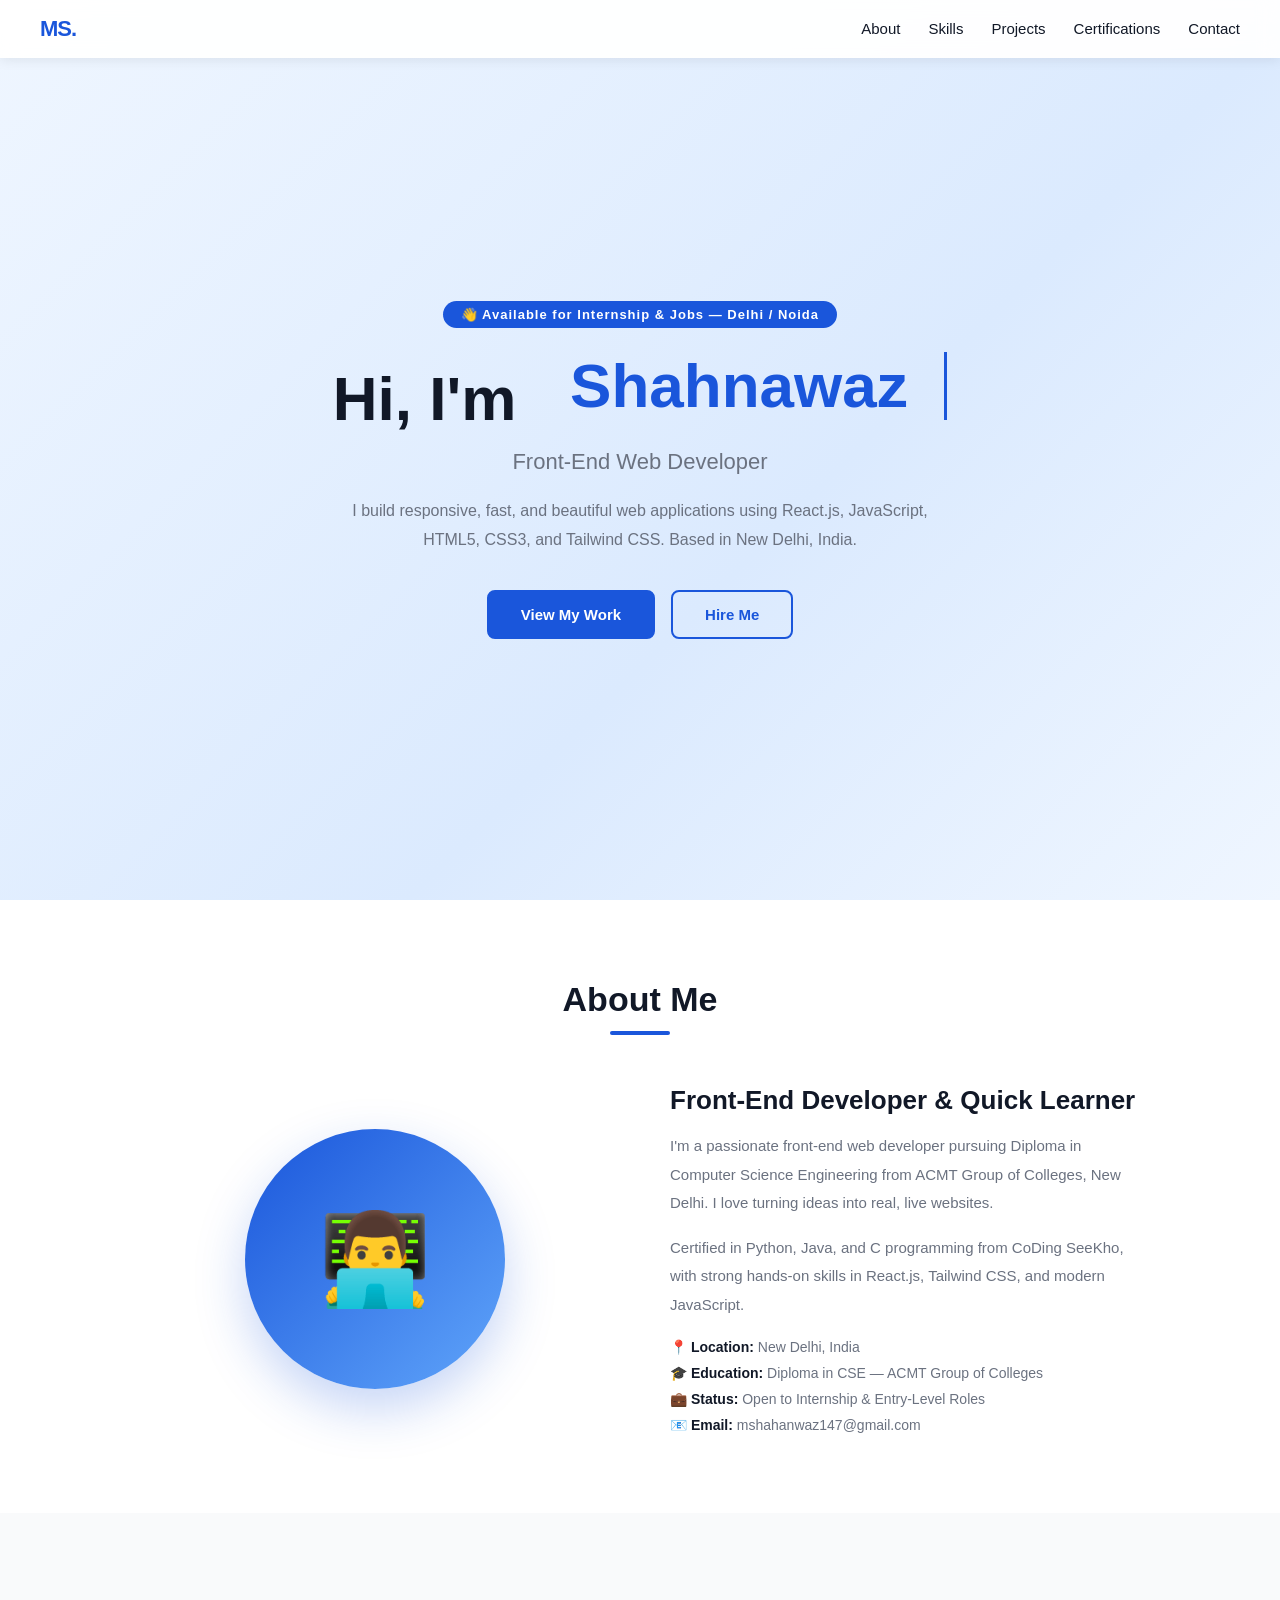
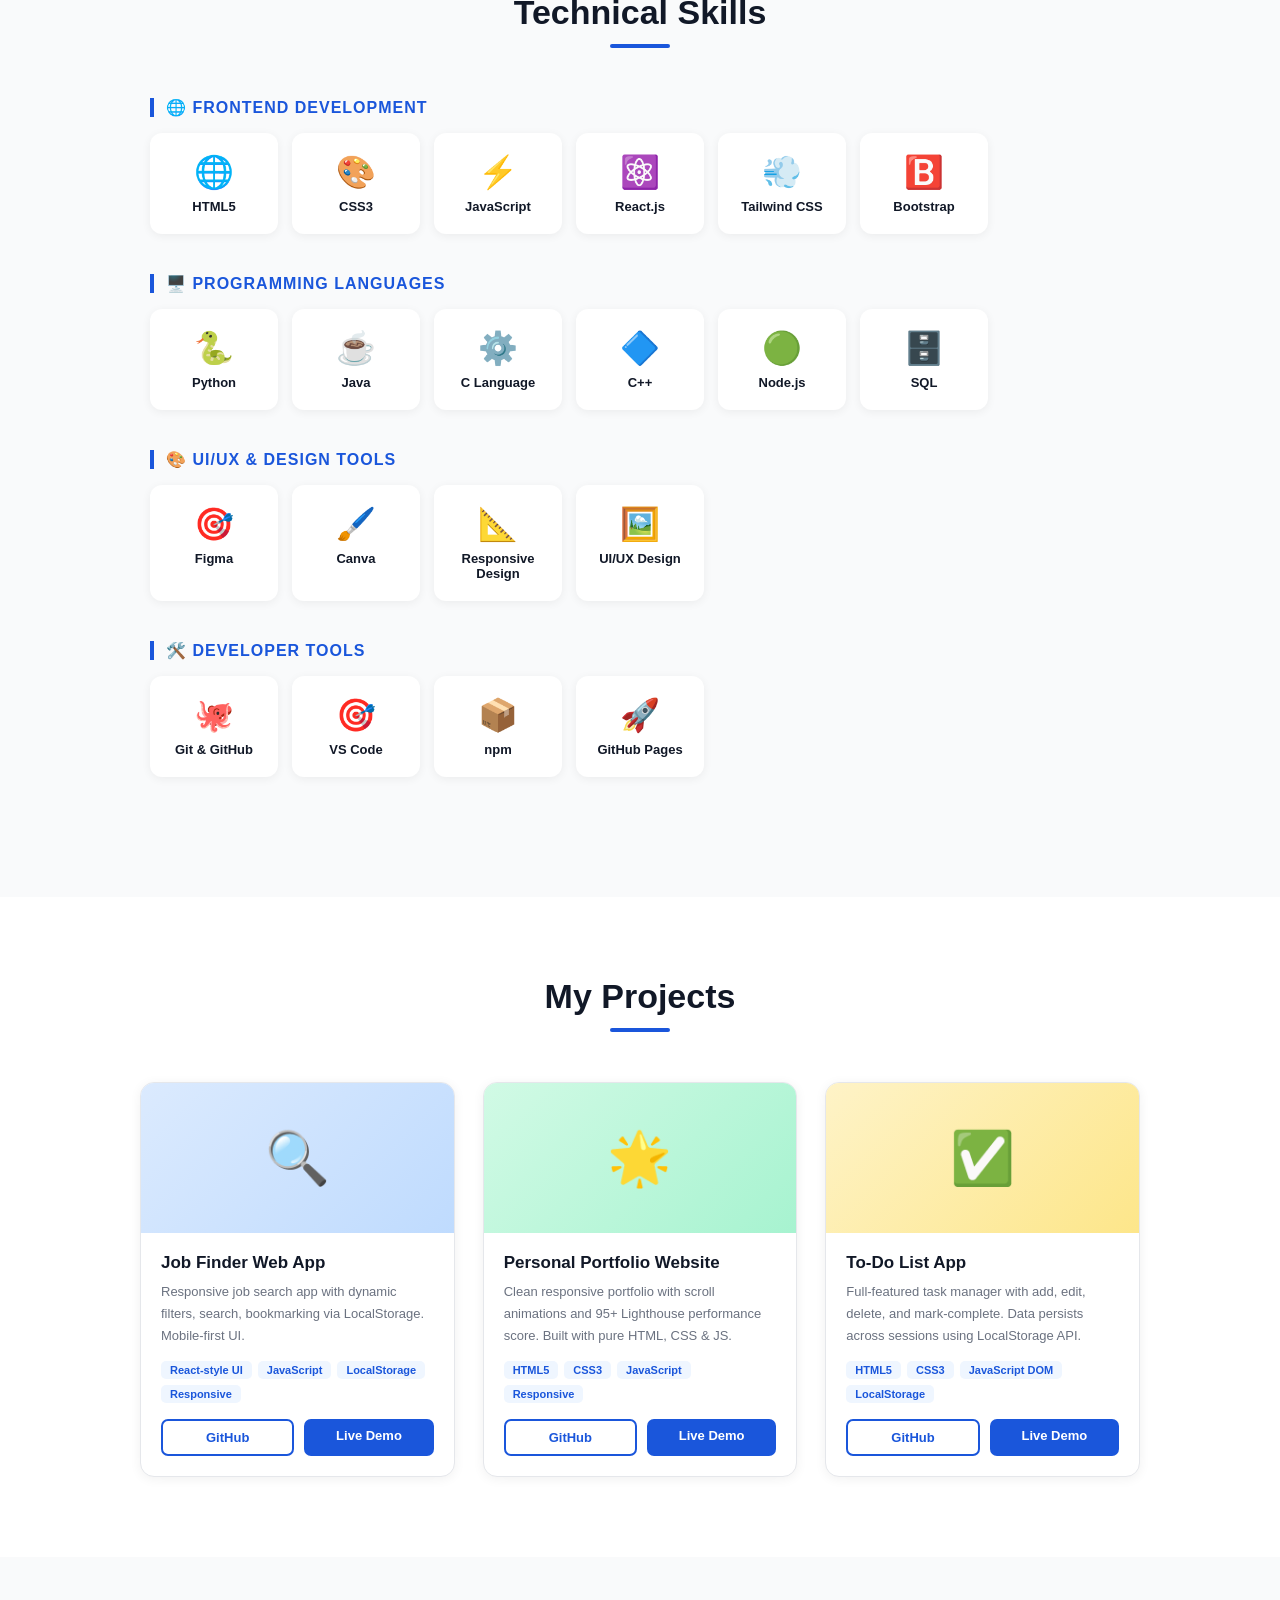
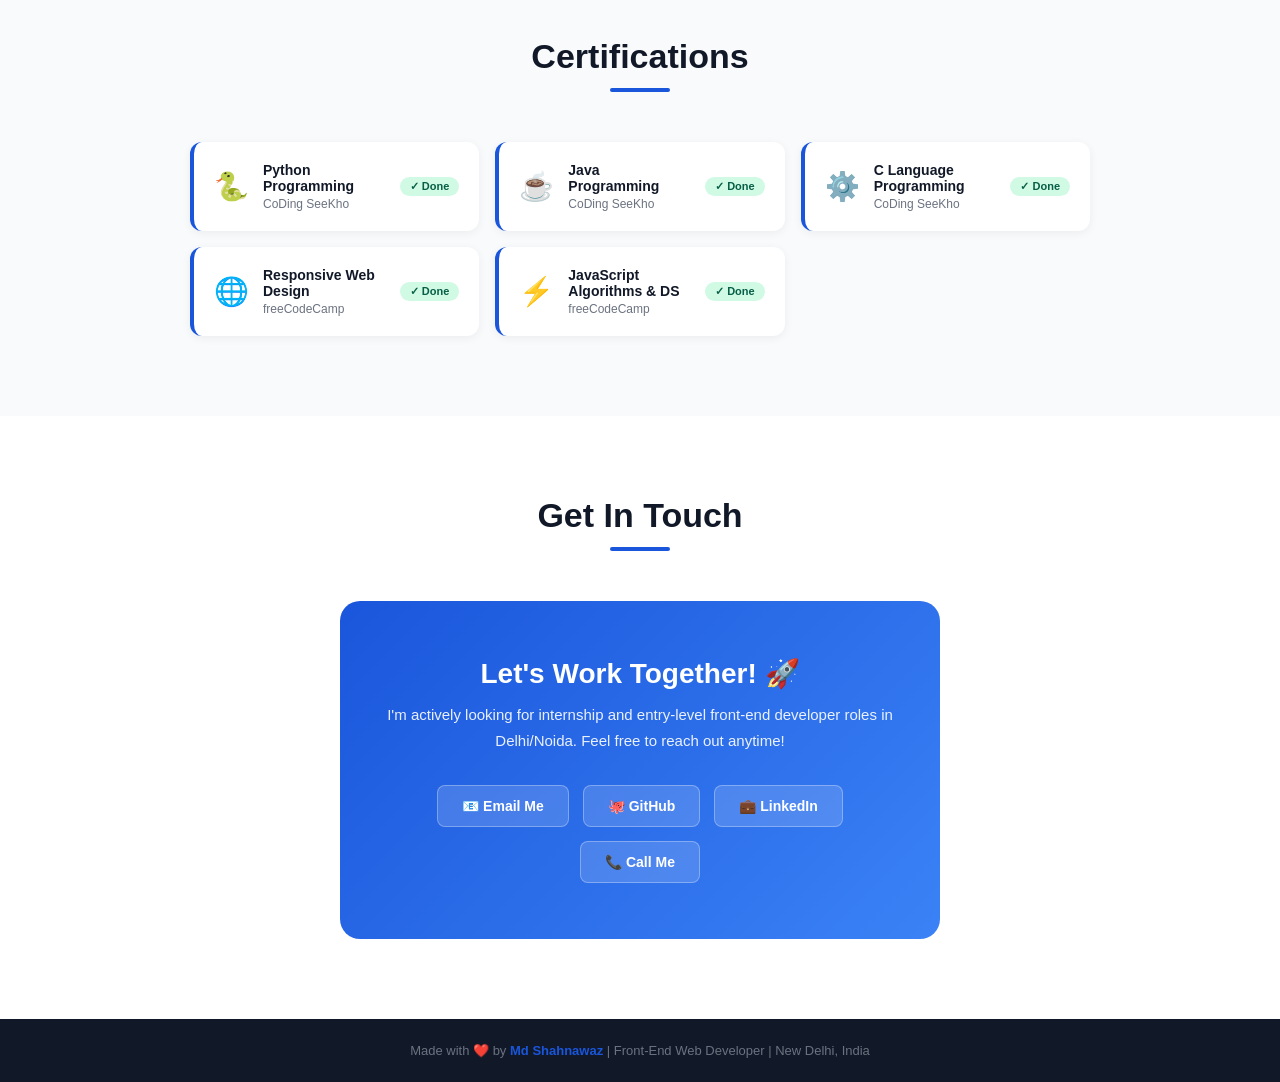
==== index.html @ 61c07462 "Add files via upload" ====
<!DOCTYPE html>
<html lang="en">
<head>
  <meta charset="UTF-8" />
  <meta name="viewport" content="width=device-width, initial-scale=1.0"/>
  <title>Md Shahnawaz | Front-End Developer</title>
  <style>
    * { margin: 0; padding: 0; box-sizing: border-box; scroll-behavior: smooth; }
    :root {
      --blue: #1A56DB; --dark: #111827; --gray: #6B7280;
      --light: #F9FAFB; --white: #ffffff;
    }
    body { font-family: 'Segoe UI', Arial, sans-serif; color: var(--dark); background: var(--white); }

    /* NAV */
    nav {
      position: fixed; top: 0; width: 100%; background: rgba(255,255,255,0.95);
      backdrop-filter: blur(10px); box-shadow: 0 2px 12px rgba(0,0,0,0.08);
      z-index: 999; display: flex; justify-content: space-between; align-items: center;
      padding: 16px 40px;
    }
    .logo { font-size: 22px; font-weight: 900; color: var(--blue); letter-spacing: -1px; }
    .nav-links { display: flex; gap: 28px; list-style: none; }
    .nav-links a { text-decoration: none; color: var(--dark); font-weight: 500; font-size: 15px; transition: color 0.2s; }
    .nav-links a:hover { color: var(--blue); }
    .hamburger { display: none; flex-direction: column; gap: 5px; cursor: pointer; }
    .hamburger span { width: 25px; height: 2px; background: var(--dark); border-radius: 2px; }

    /* HERO */
    .hero {
      min-height: 100vh; display: flex; align-items: center; justify-content: center;
      background: linear-gradient(135deg, #EFF6FF 0%, #DBEAFE 60%, #EFF6FF 100%);
      padding: 100px 40px 60px; text-align: center; flex-direction: column;
    }
    .hero-tag {
      display: inline-block; background: var(--blue); color: #fff;
      padding: 6px 18px; border-radius: 20px; font-size: 13px;
      font-weight: 600; margin-bottom: 24px; letter-spacing: 1px;
    }
    .hero h1 {
      font-size: 62px; font-weight: 900; line-height: 1.1; margin-bottom: 16px;
    }

    /* TYPING NAME */
    .typing-name {
      color: var(--blue);
      border-right: 3px solid var(--blue);
      white-space: nowrap; overflow: hidden;
      display: inline-block;
      animation: typing 2.5s steps(12, end) forwards, blink 0.7s step-end infinite;
    }
    @keyframes typing {
      from { width: 0; }
      to { width: 12ch; }
    }
    @keyframes blink {
      50% { border-color: transparent; }
    }

    .hero-role { font-size: 22px; color: var(--gray); margin-bottom: 22px; font-weight: 500; }
    .hero-desc { font-size: 16px; color: var(--gray); line-height: 1.8; margin-bottom: 36px; max-width: 580px; }
    .hero-btns { display: flex; gap: 16px; flex-wrap: wrap; justify-content: center; }
    .btn-primary {
      background: var(--blue); color: #fff; padding: 14px 32px;
      border-radius: 8px; text-decoration: none; font-weight: 700;
      font-size: 15px; transition: all 0.2s; border: 2px solid var(--blue);
    }
    .btn-primary:hover { background: #1440a8; transform: translateY(-2px); }
    .btn-outline {
      background: transparent; color: var(--blue); padding: 14px 32px;
      border-radius: 8px; text-decoration: none; font-weight: 700;
      font-size: 15px; border: 2px solid var(--blue); transition: all 0.2s;
    }
    .btn-outline:hover { background: var(--blue); color: #fff; transform: translateY(-2px); }

    /* SECTIONS */
    section { padding: 80px 40px; }
    .section-title { text-align: center; font-size: 34px; font-weight: 800; margin-bottom: 12px; }
    .underline { width: 60px; height: 4px; background: var(--blue); border-radius: 2px; margin: 10px auto 50px; }

    /* ABOUT */
    .about-grid { display: grid; grid-template-columns: 1fr 1fr; gap: 60px; align-items: center; max-width: 1000px; margin: 0 auto; }
    .about-avatar {
      width: 260px; height: 260px; border-radius: 50%;
      background: linear-gradient(135deg, var(--blue), #60A5FA);
      display: flex; align-items: center; justify-content: center;
      font-size: 90px; margin: 0 auto;
      box-shadow: 0 20px 50px rgba(26,86,219,0.25);
    }
    .about-text h3 { font-size: 26px; font-weight: 800; margin-bottom: 16px; }
    .about-text p { color: var(--gray); font-size: 15px; line-height: 1.9; margin-bottom: 16px; }
    .about-info { display: flex; flex-direction: column; gap: 10px; margin-top: 20px; }
    .about-info span { font-size: 14px; color: var(--gray); }
    .about-info span b { color: var(--dark); }

    /* SKILLS */
    .skills { background: var(--light); }
    .skills-category { max-width: 980px; margin: 0 auto 40px; }
    .skills-category h3 {
      font-size: 16px; font-weight: 700; color: var(--blue);
      margin-bottom: 16px; text-transform: uppercase; letter-spacing: 1px;
      border-left: 4px solid var(--blue); padding-left: 12px;
    }
    .skills-grid { display: grid; grid-template-columns: repeat(auto-fill, minmax(120px, 1fr)); gap: 14px; }
    .skill-card {
      background: var(--white); border-radius: 12px; padding: 20px 12px;
      text-align: center; box-shadow: 0 2px 10px rgba(0,0,0,0.06);
      transition: transform 0.2s, box-shadow 0.2s;
    }
    .skill-card:hover { transform: translateY(-4px); box-shadow: 0 8px 24px rgba(26,86,219,0.15); }
    .skill-icon { font-size: 32px; margin-bottom: 8px; }
    .skill-card h4 { font-size: 13px; font-weight: 700; color: var(--dark); }

    /* PROJECTS */
    .projects-grid { display: grid; grid-template-columns: repeat(auto-fit, minmax(300px, 1fr)); gap: 28px; max-width: 1000px; margin: 0 auto; }
    .project-card {
      background: var(--white); border: 1px solid #E5E7EB;
      border-radius: 14px; overflow: hidden;
      box-shadow: 0 2px 12px rgba(0,0,0,0.06);
      transition: transform 0.2s, box-shadow 0.2s;
    }
    .project-card:hover { transform: translateY(-6px); box-shadow: 0 12px 32px rgba(26,86,219,0.15); }
    .project-banner { height: 150px; display: flex; align-items: center; justify-content: center; font-size: 52px; }
    .banner-1 { background: linear-gradient(135deg, #DBEAFE, #BFDBFE); }
    .banner-2 { background: linear-gradient(135deg, #D1FAE5, #A7F3D0); }
    .banner-3 { background: linear-gradient(135deg, #FEF3C7, #FDE68A); }
    .project-body { padding: 20px; }
    .project-body h3 { font-size: 17px; font-weight: 800; margin-bottom: 8px; }
    .project-body p { font-size: 13px; color: var(--gray); line-height: 1.7; margin-bottom: 14px; }
    .project-tags { display: flex; flex-wrap: wrap; gap: 6px; margin-bottom: 16px; }
    .tag { background: #EFF6FF; color: var(--blue); font-size: 11px; font-weight: 600; padding: 3px 9px; border-radius: 5px; }
    .project-links { display: flex; gap: 10px; }
    .proj-btn { flex: 1; text-align: center; padding: 9px; border-radius: 7px; font-size: 13px; font-weight: 700; text-decoration: none; transition: all 0.2s; }
    .proj-btn-primary { background: var(--blue); color: #fff; }
    .proj-btn-primary:hover { background: #1440a8; }
    .proj-btn-outline { border: 2px solid var(--blue); color: var(--blue); }
    .proj-btn-outline:hover { background: var(--blue); color: #fff; }

    /* CERTIFICATIONS */
    .certifications { background: var(--light); }
    .cert-grid { display: grid; grid-template-columns: repeat(auto-fit, minmax(260px, 1fr)); gap: 16px; max-width: 900px; margin: 0 auto; }
    .cert-card {
      background: var(--white); border-radius: 12px; padding: 20px;
      display: flex; align-items: center; gap: 14px;
      box-shadow: 0 2px 10px rgba(0,0,0,0.06); border-left: 4px solid var(--blue);
    }
    .cert-icon { font-size: 28px; flex-shrink: 0; }
    .cert-card h4 { font-size: 14px; font-weight: 700; margin-bottom: 3px; }
    .cert-card p { font-size: 12px; color: var(--gray); }
    .cert-badge { margin-left: auto; background: #D1FAE5; color: #065F46; font-size: 11px; font-weight: 700; padding: 3px 10px; border-radius: 20px; white-space: nowrap; }

    /* CONTACT */
    .contact-box {
      max-width: 600px; margin: 0 auto; text-align: center;
      background: linear-gradient(135deg, #1A56DB, #3B82F6);
      border-radius: 20px; padding: 56px 40px; color: #fff;
    }
    .contact-box h3 { font-size: 28px; font-weight: 800; margin-bottom: 12px; }
    .contact-box p { font-size: 15px; opacity: 0.9; margin-bottom: 32px; line-height: 1.7; }
    .contact-links { display: flex; flex-wrap: wrap; gap: 14px; justify-content: center; }
    .contact-link {
      background: rgba(255,255,255,0.15); color: #fff; padding: 12px 24px;
      border-radius: 8px; text-decoration: none; font-weight: 700; font-size: 14px;
      transition: all 0.2s; border: 1px solid rgba(255,255,255,0.3);
    }
    .contact-link:hover { background: rgba(255,255,255,0.28); transform: translateY(-2px); }

    footer { text-align: center; padding: 24px; background: var(--dark); color: var(--gray); font-size: 13px; }
    footer span { color: var(--blue); font-weight: 700; }

    /* ANIMATIONS */
    .fade-in { opacity: 0; transform: translateY(30px); transition: opacity 0.6s ease, transform 0.6s ease; }
    .fade-in.visible { opacity: 1; transform: translateY(0); }

    @media (max-width: 768px) {
      nav { padding: 16px 20px; }
      .nav-links { display: none; flex-direction: column; position: absolute; top: 60px; left: 0; width: 100%; background: var(--white); padding: 20px; box-shadow: 0 4px 12px rgba(0,0,0,0.1); }
      .nav-links.open { display: flex; }
      .hamburger { display: flex; }
      .hero { padding: 100px 20px 60px; }
      .hero h1 { font-size: 38px; }
      section { padding: 60px 20px; }
      .about-grid { grid-template-columns: 1fr; text-align: center; gap: 30px; }
      .contact-box { padding: 40px 20px; }
    }
  </style>
</head>
<body>

  <!-- NAV -->
  <nav>
    <div class="logo">MS.</div>
    <ul class="nav-links" id="navLinks">
      <li><a href="#about">About</a></li>
      <li><a href="#skills">Skills</a></li>
      <li><a href="#projects">Projects</a></li>
      <li><a href="#certifications">Certifications</a></li>
      <li><a href="#contact">Contact</a></li>
    </ul>
    <div class="hamburger" onclick="toggleNav()">
      <span></span><span></span><span></span>
    </div>
  </nav>

  <!-- HERO -->
  <section class="hero">
    <div class="hero-tag">👋 Available for Internship & Jobs — Delhi / Noida</div>
    <h1>Hi, I'm <span class="typing-name">Shahnawaz</span></h1>
    <div class="hero-role">Front-End Web Developer</div>
    <p class="hero-desc">
      I build responsive, fast, and beautiful web applications using React.js, JavaScript, HTML5, CSS3, and Tailwind CSS. Based in New Delhi, India.
    </p>
    <div class="hero-btns">
      <a href="#projects" class="btn-primary">View My Work</a>
      <a href="#contact" class="btn-outline">Hire Me</a>
    </div>
  </section>

  <!-- ABOUT -->
  <section id="about" style="background: var(--white);">
    <h2 class="section-title fade-in">About Me</h2>
    <div class="underline"></div>
    <div class="about-grid fade-in">
      <div class="about-avatar">👨‍💻</div>
      <div class="about-text">
        <h3>Front-End Developer & Quick Learner</h3>
        <p>I'm a passionate front-end web developer pursuing Diploma in Computer Science Engineering from ACMT Group of Colleges, New Delhi. I love turning ideas into real, live websites.</p>
        <p>Certified in Python, Java, and C programming from CoDing SeeKho, with strong hands-on skills in React.js, Tailwind CSS, and modern JavaScript.</p>
        <div class="about-info">
          <span>📍 <b>Location:</b> New Delhi, India</span>
          <span>🎓 <b>Education:</b> Diploma in CSE — ACMT Group of Colleges</span>
          <span>💼 <b>Status:</b> Open to Internship & Entry-Level Roles</span>
          <span>📧 <b>Email:</b> mshahanwaz147@gmail.com</span>
        </div>
      </div>
    </div>
  </section>

  <!-- SKILLS -->
  <section class="skills" id="skills">
    <h2 class="section-title fade-in">Technical Skills</h2>
    <div class="underline"></div>

    <div class="skills-category fade-in">
      <h3>🌐 Frontend Development</h3>
      <div class="skills-grid">
        <div class="skill-card"><div class="skill-icon">🌐</div><h4>HTML5</h4></div>
        <div class="skill-card"><div class="skill-icon">🎨</div><h4>CSS3</h4></div>
        <div class="skill-card"><div class="skill-icon">⚡</div><h4>JavaScript</h4></div>
        <div class="skill-card"><div class="skill-icon">⚛️</div><h4>React.js</h4></div>
        <div class="skill-card"><div class="skill-icon">💨</div><h4>Tailwind CSS</h4></div>
        <div class="skill-card"><div class="skill-icon">🅱️</div><h4>Bootstrap</h4></div>
      </div>
    </div>

    <div class="skills-category fade-in">
      <h3>🖥️ Programming Languages</h3>
      <div class="skills-grid">
        <div class="skill-card"><div class="skill-icon">🐍</div><h4>Python</h4></div>
        <div class="skill-card"><div class="skill-icon">☕</div><h4>Java</h4></div>
        <div class="skill-card"><div class="skill-icon">⚙️</div><h4>C Language</h4></div>
        <div class="skill-card"><div class="skill-icon">🔷</div><h4>C++</h4></div>
        <div class="skill-card"><div class="skill-icon">🟢</div><h4>Node.js</h4></div>
        <div class="skill-card"><div class="skill-icon">🗄️</div><h4>SQL</h4></div>
      </div>
    </div>

    <div class="skills-category fade-in">
      <h3>🎨 UI/UX & Design Tools</h3>
      <div class="skills-grid">
        <div class="skill-card"><div class="skill-icon">🎯</div><h4>Figma</h4></div>
        <div class="skill-card"><div class="skill-icon">🖌️</div><h4>Canva</h4></div>
        <div class="skill-card"><div class="skill-icon">📐</div><h4>Responsive Design</h4></div>
        <div class="skill-card"><div class="skill-icon">🖼️</div><h4>UI/UX Design</h4></div>
      </div>
    </div>

    <div class="skills-category fade-in">
      <h3>🛠️ Developer Tools</h3>
      <div class="skills-grid">
        <div class="skill-card"><div class="skill-icon">🐙</div><h4>Git & GitHub</h4></div>
        <div class="skill-card"><div class="skill-icon">🎯</div><h4>VS Code</h4></div>
        <div class="skill-card"><div class="skill-icon">📦</div><h4>npm</h4></div>
        <div class="skill-card"><div class="skill-icon">🚀</div><h4>GitHub Pages</h4></div>
      </div>
    </div>
  </section>

  <!-- PROJECTS -->
  <section id="projects" style="background: var(--white);">
    <h2 class="section-title fade-in">My Projects</h2>
    <div class="underline"></div>
    <div class="projects-grid fade-in">

      <div class="project-card">
        <div class="project-banner banner-1">🔍</div>
        <div class="project-body">
          <h3>Job Finder Web App</h3>
          <p>Responsive job search app with dynamic filters, search, bookmarking via LocalStorage. Mobile-first UI.</p>
          <div class="project-tags">
            <span class="tag">React-style UI</span><span class="tag">JavaScript</span>
            <span class="tag">LocalStorage</span><span class="tag">Responsive</span>
          </div>
          <div class="project-links">
            <a href="https://github.com/mshahanwaz786" target="_blank" class="proj-btn proj-btn-outline">GitHub</a>
            <a href="job-finder.html" target="_blank" class="proj-btn proj-btn-primary">Live Demo</a>
          </div>
        </div>
      </div>

      <div class="project-card">
        <div class="project-banner banner-2">🌟</div>
        <div class="project-body">
          <h3>Personal Portfolio Website</h3>
          <p>Clean responsive portfolio with scroll animations and 95+ Lighthouse performance score. Built with pure HTML, CSS & JS.</p>
          <div class="project-tags">
            <span class="tag">HTML5</span><span class="tag">CSS3</span>
            <span class="tag">JavaScript</span><span class="tag">Responsive</span>
          </div>
          <div class="project-links">
            <a href="https://github.com/mshahanwaz786" target="_blank" class="proj-btn proj-btn-outline">GitHub</a>
            <a href="https://mshahanwaz786.github.io" target="_blank" class="proj-btn proj-btn-primary">Live Demo</a>
          </div>
        </div>
      </div>

      <div class="project-card">
        <div class="project-banner banner-3">✅</div>
        <div class="project-body">
          <h3>To-Do List App</h3>
          <p>Full-featured task manager with add, edit, delete, and mark-complete. Data persists across sessions using LocalStorage API.</p>
          <div class="project-tags">
            <span class="tag">HTML5</span><span class="tag">CSS3</span>
            <span class="tag">JavaScript DOM</span><span class="tag">LocalStorage</span>
          </div>
          <div class="project-links">
            <a href="https://github.com/mshahanwaz786" target="_blank" class="proj-btn proj-btn-outline">GitHub</a>
            <a href="todo.html" target="_blank" class="proj-btn proj-btn-primary">Live Demo</a>
          </div>
        </div>
      </div>

    </div>
  </section>

  <!-- CERTIFICATIONS -->
  <section class="certifications" id="certifications">
    <h2 class="section-title fade-in">Certifications</h2>
    <div class="underline"></div>
    <div class="cert-grid fade-in">
      <div class="cert-card"><div class="cert-icon">🐍</div><div><h4>Python Programming</h4><p>CoDing SeeKho</p></div><span class="cert-badge">✓ Done</span></div>
      <div class="cert-card"><div class="cert-icon">☕</div><div><h4>Java Programming</h4><p>CoDing SeeKho</p></div><span class="cert-badge">✓ Done</span></div>
      <div class="cert-card"><div class="cert-icon">⚙️</div><div><h4>C Language Programming</h4><p>CoDing SeeKho</p></div><span class="cert-badge">✓ Done</span></div>
      <div class="cert-card"><div class="cert-icon">🌐</div><div><h4>Responsive Web Design</h4><p>freeCodeCamp</p></div><span class="cert-badge">✓ Done</span></div>
      <div class="cert-card"><div class="cert-icon">⚡</div><div><h4>JavaScript Algorithms & DS</h4><p>freeCodeCamp</p></div><span class="cert-badge">✓ Done</span></div>
    </div>
  </section>

  <!-- CONTACT -->
  <section id="contact" style="background: var(--white);">
    <h2 class="section-title fade-in">Get In Touch</h2>
    <div class="underline"></div>
    <div class="contact-box fade-in">
      <h3>Let's Work Together! 🚀</h3>
      <p>I'm actively looking for internship and entry-level front-end developer roles in Delhi/Noida. Feel free to reach out anytime!</p>
      <div class="contact-links">
        <a href="mailto:mshahanwaz147@gmail.com" class="contact-link">📧 Email Me</a>
        <a href="https://github.com/mshahanwaz786" target="_blank" class="contact-link">🐙 GitHub</a>
        <a href="https://linkedin.com/in/mshahanwaz786" target="_blank" class="contact-link">💼 LinkedIn</a>
        <a href="tel:+919142868001" class="contact-link">📞 Call Me</a>
      </div>
    </div>
  </section>

  <footer>
    <p>Made with ❤️ by <span>Md Shahnawaz</span> | Front-End Web Developer | New Delhi, India</p>
  </footer>

  <script>
    function toggleNav() {
      document.getElementById('navLinks').classList.toggle('open');
    }
    const observer = new IntersectionObserver((entries) => {
      entries.forEach(e => { if (e.isIntersecting) e.target.classList.add('visible'); });
    }, { threshold: 0.1 });
    document.querySelectorAll('.fade-in').forEach(el => observer.observe(el));
    window.addEventListener('scroll', () => {
      const sections = document.querySelectorAll('section[id]');
      const links = document.querySelectorAll('.nav-links a');
      let current = '';
      sections.forEach(s => { if (window.scrollY >= s.offsetTop - 100) current = s.id; });
      links.forEach(a => { a.style.color = a.getAttribute('href') === '#' + current ? '#1A56DB' : ''; });
    });
  </script>
</body>
</html>
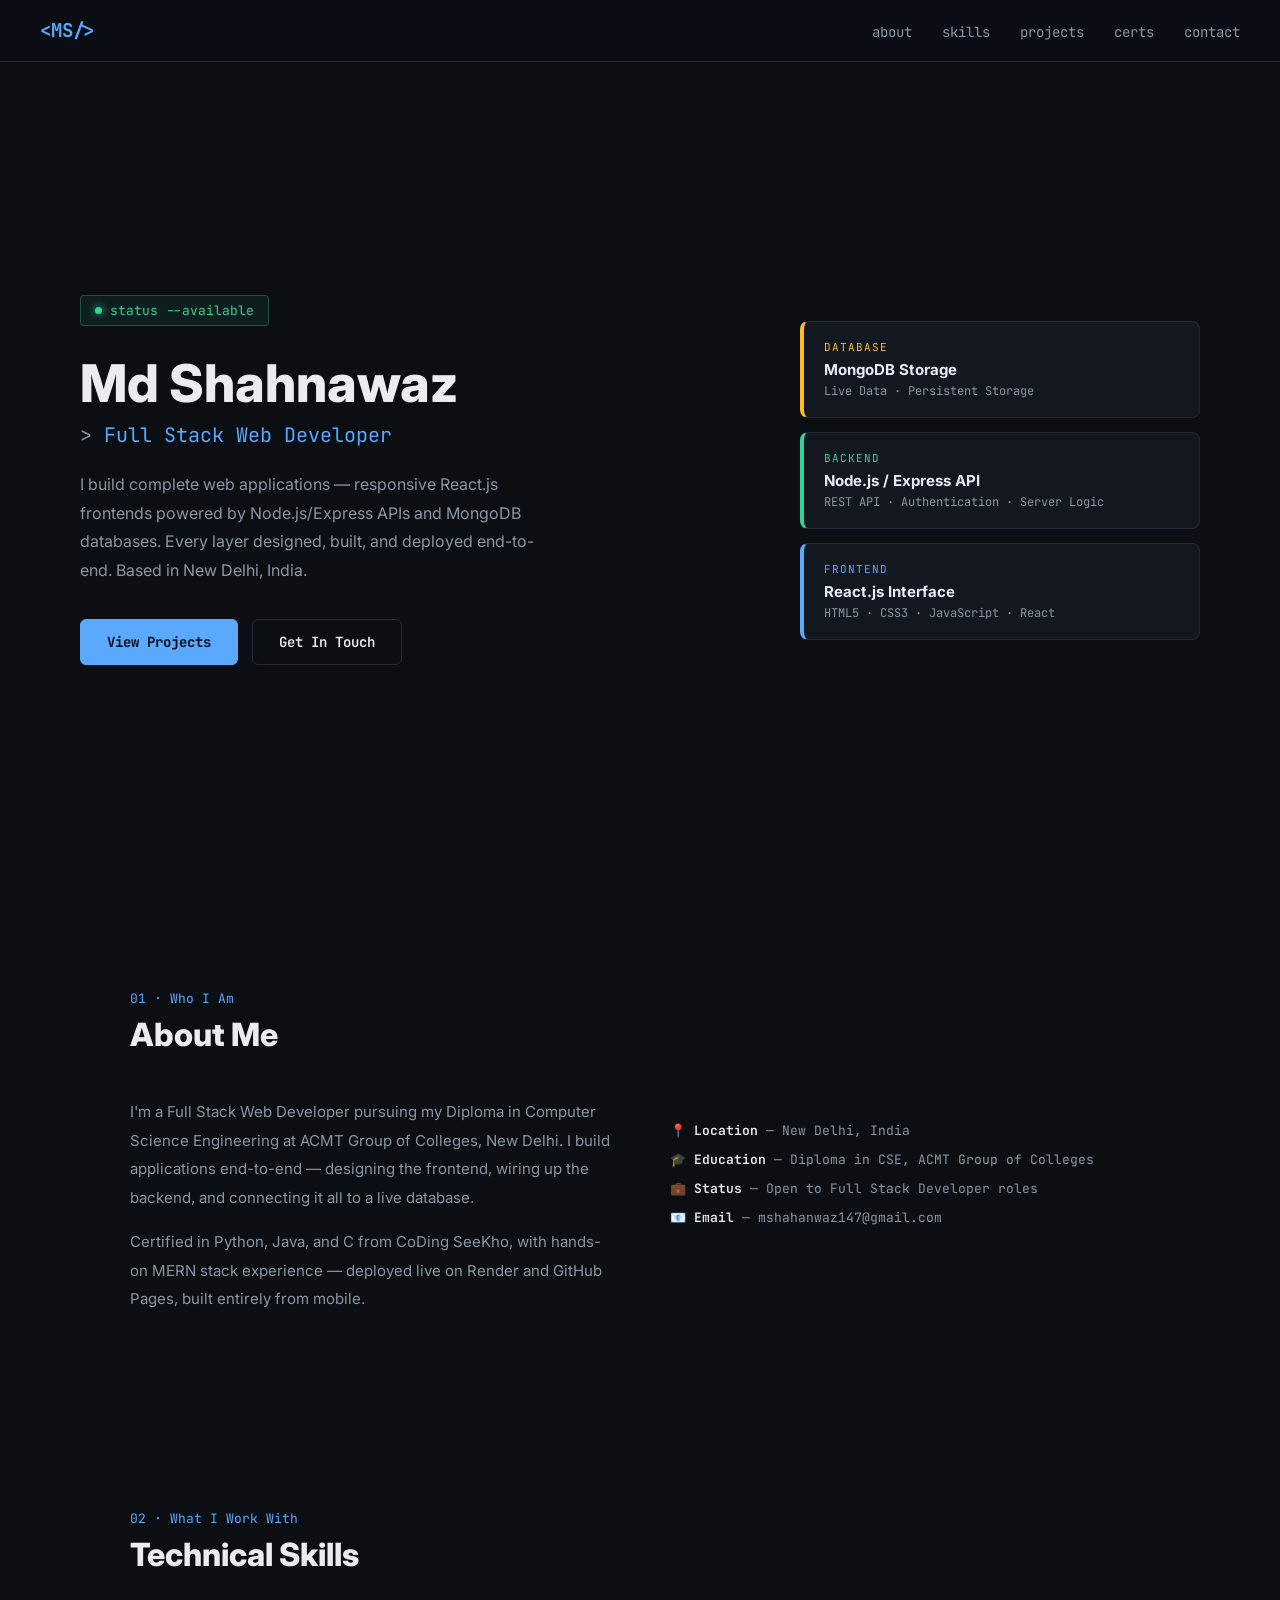
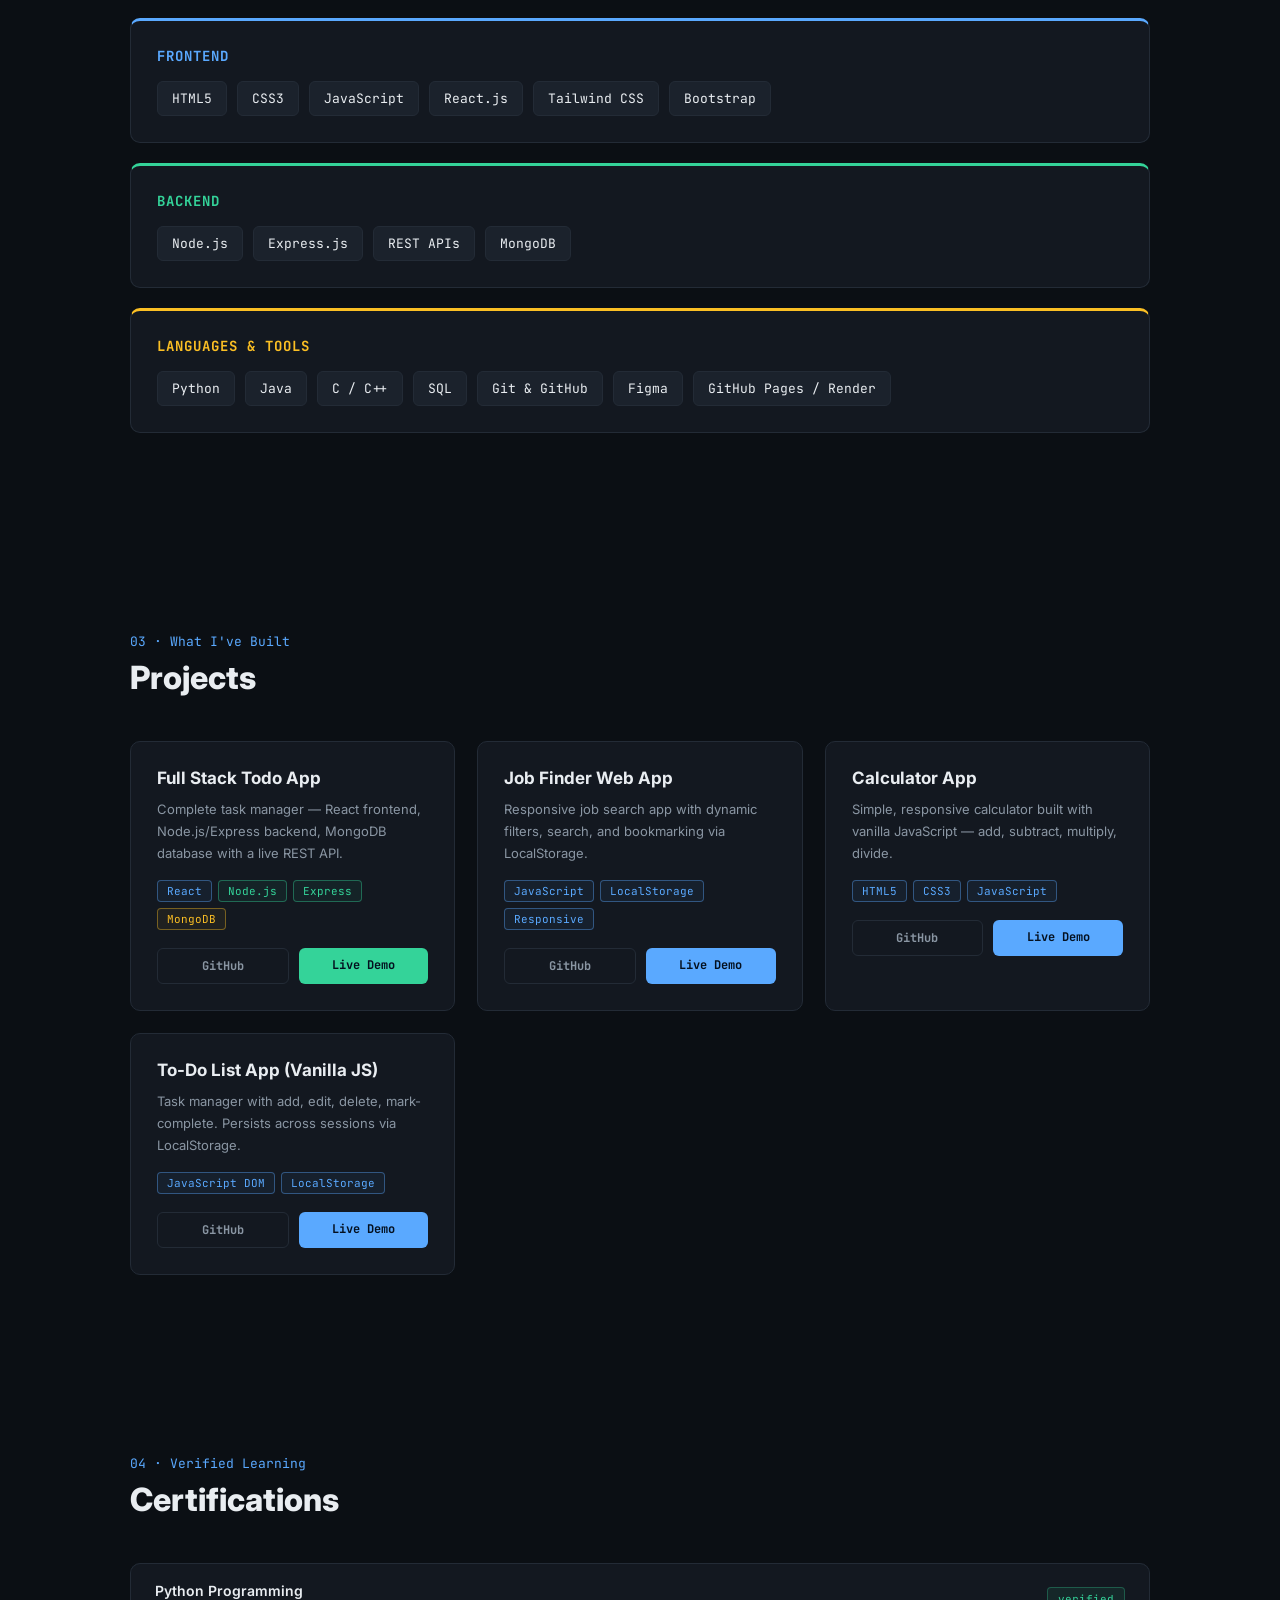
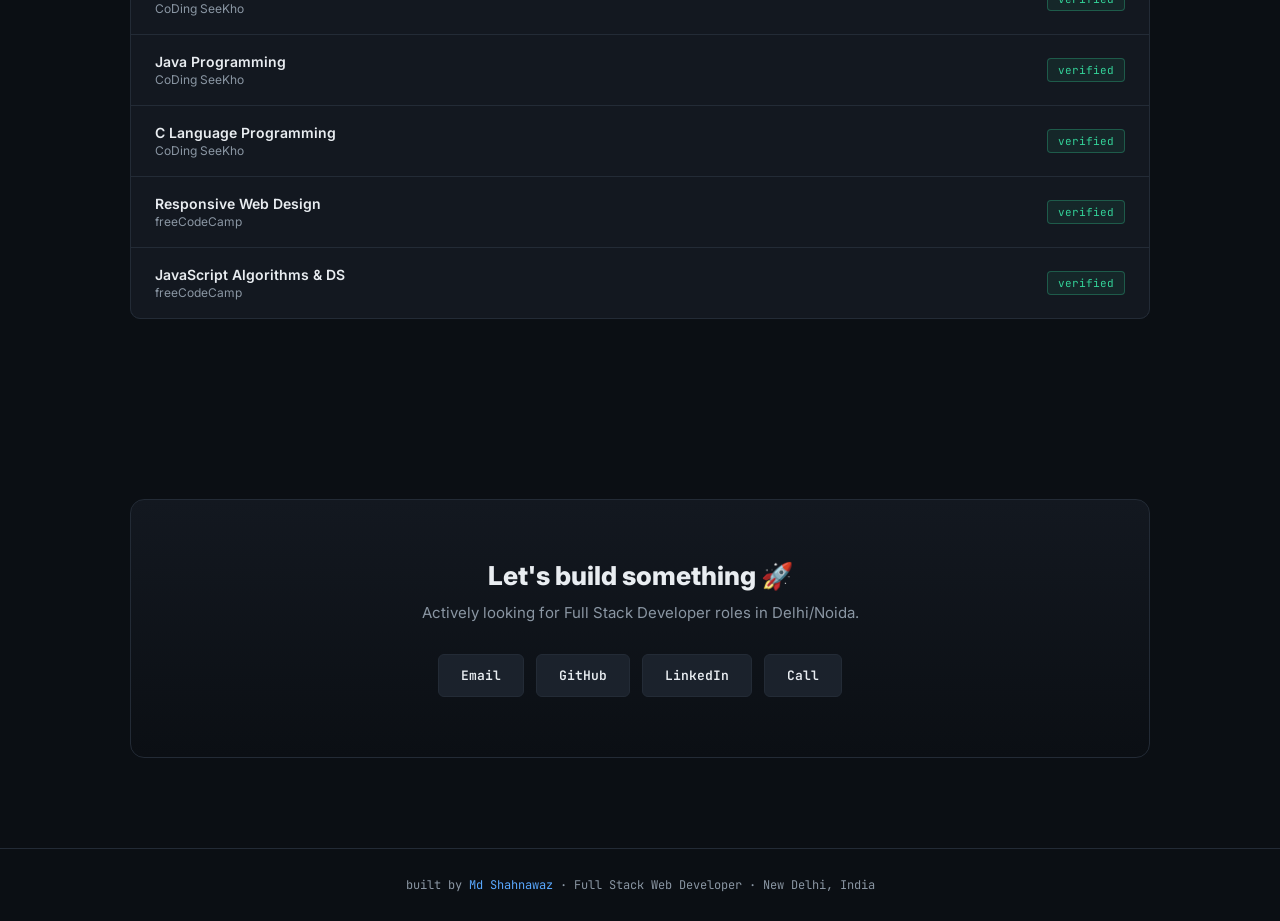
==== commit 9e37e0f9: "Update print statement from 'Hello' to 'Goodbye'" ====
--- a/index.html
+++ b/index.html
@@ -1,396 +1,352 @@
 <!DOCTYPE html>
 <html lang="en">
 <head>
-  <meta charset="UTF-8" />
-  <meta name="viewport" content="width=device-width, initial-scale=1.0"/>
-  <title>Md Shahnawaz | Front-End Developer</title>
-  <style>
-    * { margin: 0; padding: 0; box-sizing: border-box; scroll-behavior: smooth; }
-    :root {
-      --blue: #1A56DB; --dark: #111827; --gray: #6B7280;
-      --light: #F9FAFB; --white: #ffffff;
-    }
-    body { font-family: 'Segoe UI', Arial, sans-serif; color: var(--dark); background: var(--white); }
-
-    /* NAV */
-    nav {
-      position: fixed; top: 0; width: 100%; background: rgba(255,255,255,0.95);
-      backdrop-filter: blur(10px); box-shadow: 0 2px 12px rgba(0,0,0,0.08);
-      z-index: 999; display: flex; justify-content: space-between; align-items: center;
-      padding: 16px 40px;
-    }
-    .logo { font-size: 22px; font-weight: 900; color: var(--blue); letter-spacing: -1px; }
-    .nav-links { display: flex; gap: 28px; list-style: none; }
-    .nav-links a { text-decoration: none; color: var(--dark); font-weight: 500; font-size: 15px; transition: color 0.2s; }
-    .nav-links a:hover { color: var(--blue); }
-    .hamburger { display: none; flex-direction: column; gap: 5px; cursor: pointer; }
-    .hamburger span { width: 25px; height: 2px; background: var(--dark); border-radius: 2px; }
-
-    /* HERO */
-    .hero {
-      min-height: 100vh; display: flex; align-items: center; justify-content: center;
-      background: linear-gradient(135deg, #EFF6FF 0%, #DBEAFE 60%, #EFF6FF 100%);
-      padding: 100px 40px 60px; text-align: center; flex-direction: column;
-    }
-    .hero-tag {
-      display: inline-block; background: var(--blue); color: #fff;
-      padding: 6px 18px; border-radius: 20px; font-size: 13px;
-      font-weight: 600; margin-bottom: 24px; letter-spacing: 1px;
-    }
-    .hero h1 {
-      font-size: 62px; font-weight: 900; line-height: 1.1; margin-bottom: 16px;
-    }
-
-    /* TYPING NAME */
-    .typing-name {
-      color: var(--blue);
-      border-right: 3px solid var(--blue);
-      white-space: nowrap; overflow: hidden;
-      display: inline-block;
-      animation: typing 2.5s steps(12, end) forwards, blink 0.7s step-end infinite;
-    }
-    @keyframes typing {
-      from { width: 0; }
-      to { width: 12ch; }
-    }
-    @keyframes blink {
-      50% { border-color: transparent; }
-    }
-
-    .hero-role { font-size: 22px; color: var(--gray); margin-bottom: 22px; font-weight: 500; }
-    .hero-desc { font-size: 16px; color: var(--gray); line-height: 1.8; margin-bottom: 36px; max-width: 580px; }
-    .hero-btns { display: flex; gap: 16px; flex-wrap: wrap; justify-content: center; }
-    .btn-primary {
-      background: var(--blue); color: #fff; padding: 14px 32px;
-      border-radius: 8px; text-decoration: none; font-weight: 700;
-      font-size: 15px; transition: all 0.2s; border: 2px solid var(--blue);
-    }
-    .btn-primary:hover { background: #1440a8; transform: translateY(-2px); }
-    .btn-outline {
-      background: transparent; color: var(--blue); padding: 14px 32px;
-      border-radius: 8px; text-decoration: none; font-weight: 700;
-      font-size: 15px; border: 2px solid var(--blue); transition: all 0.2s;
-    }
-    .btn-outline:hover { background: var(--blue); color: #fff; transform: translateY(-2px); }
-
-    /* SECTIONS */
-    section { padding: 80px 40px; }
-    .section-title { text-align: center; font-size: 34px; font-weight: 800; margin-bottom: 12px; }
-    .underline { width: 60px; height: 4px; background: var(--blue); border-radius: 2px; margin: 10px auto 50px; }
-
-    /* ABOUT */
-    .about-grid { display: grid; grid-template-columns: 1fr 1fr; gap: 60px; align-items: center; max-width: 1000px; margin: 0 auto; }
-    .about-avatar {
-      width: 260px; height: 260px; border-radius: 50%;
-      background: linear-gradient(135deg, var(--blue), #60A5FA);
-      display: flex; align-items: center; justify-content: center;
-      font-size: 90px; margin: 0 auto;
-      box-shadow: 0 20px 50px rgba(26,86,219,0.25);
-    }
-    .about-text h3 { font-size: 26px; font-weight: 800; margin-bottom: 16px; }
-    .about-text p { color: var(--gray); font-size: 15px; line-height: 1.9; margin-bottom: 16px; }
-    .about-info { display: flex; flex-direction: column; gap: 10px; margin-top: 20px; }
-    .about-info span { font-size: 14px; color: var(--gray); }
-    .about-info span b { color: var(--dark); }
-
-    /* SKILLS */
-    .skills { background: var(--light); }
-    .skills-category { max-width: 980px; margin: 0 auto 40px; }
-    .skills-category h3 {
-      font-size: 16px; font-weight: 700; color: var(--blue);
-      margin-bottom: 16px; text-transform: uppercase; letter-spacing: 1px;
-      border-left: 4px solid var(--blue); padding-left: 12px;
-    }
-    .skills-grid { display: grid; grid-template-columns: repeat(auto-fill, minmax(120px, 1fr)); gap: 14px; }
-    .skill-card {
-      background: var(--white); border-radius: 12px; padding: 20px 12px;
-      text-align: center; box-shadow: 0 2px 10px rgba(0,0,0,0.06);
-      transition: transform 0.2s, box-shadow 0.2s;
-    }
-    .skill-card:hover { transform: translateY(-4px); box-shadow: 0 8px 24px rgba(26,86,219,0.15); }
-    .skill-icon { font-size: 32px; margin-bottom: 8px; }
-    .skill-card h4 { font-size: 13px; font-weight: 700; color: var(--dark); }
-
-    /* PROJECTS */
-    .projects-grid { display: grid; grid-template-columns: repeat(auto-fit, minmax(300px, 1fr)); gap: 28px; max-width: 1000px; margin: 0 auto; }
-    .project-card {
-      background: var(--white); border: 1px solid #E5E7EB;
-      border-radius: 14px; overflow: hidden;
-      box-shadow: 0 2px 12px rgba(0,0,0,0.06);
-      transition: transform 0.2s, box-shadow 0.2s;
-    }
-    .project-card:hover { transform: translateY(-6px); box-shadow: 0 12px 32px rgba(26,86,219,0.15); }
-    .project-banner { height: 150px; display: flex; align-items: center; justify-content: center; font-size: 52px; }
-    .banner-1 { background: linear-gradient(135deg, #DBEAFE, #BFDBFE); }
-    .banner-2 { background: linear-gradient(135deg, #D1FAE5, #A7F3D0); }
-    .banner-3 { background: linear-gradient(135deg, #FEF3C7, #FDE68A); }
-    .project-body { padding: 20px; }
-    .project-body h3 { font-size: 17px; font-weight: 800; margin-bottom: 8px; }
-    .project-body p { font-size: 13px; color: var(--gray); line-height: 1.7; margin-bottom: 14px; }
-    .project-tags { display: flex; flex-wrap: wrap; gap: 6px; margin-bottom: 16px; }
-    .tag { background: #EFF6FF; color: var(--blue); font-size: 11px; font-weight: 600; padding: 3px 9px; border-radius: 5px; }
-    .project-links { display: flex; gap: 10px; }
-    .proj-btn { flex: 1; text-align: center; padding: 9px; border-radius: 7px; font-size: 13px; font-weight: 700; text-decoration: none; transition: all 0.2s; }
-    .proj-btn-primary { background: var(--blue); color: #fff; }
-    .proj-btn-primary:hover { background: #1440a8; }
-    .proj-btn-outline { border: 2px solid var(--blue); color: var(--blue); }
-    .proj-btn-outline:hover { background: var(--blue); color: #fff; }
-
-    /* CERTIFICATIONS */
-    .certifications { background: var(--light); }
-    .cert-grid { display: grid; grid-template-columns: repeat(auto-fit, minmax(260px, 1fr)); gap: 16px; max-width: 900px; margin: 0 auto; }
-    .cert-card {
-      background: var(--white); border-radius: 12px; padding: 20px;
-      display: flex; align-items: center; gap: 14px;
-      box-shadow: 0 2px 10px rgba(0,0,0,0.06); border-left: 4px solid var(--blue);
-    }
-    .cert-icon { font-size: 28px; flex-shrink: 0; }
-    .cert-card h4 { font-size: 14px; font-weight: 700; margin-bottom: 3px; }
-    .cert-card p { font-size: 12px; color: var(--gray); }
-    .cert-badge { margin-left: auto; background: #D1FAE5; color: #065F46; font-size: 11px; font-weight: 700; padding: 3px 10px; border-radius: 20px; white-space: nowrap; }
-
-    /* CONTACT */
-    .contact-box {
-      max-width: 600px; margin: 0 auto; text-align: center;
-      background: linear-gradient(135deg, #1A56DB, #3B82F6);
-      border-radius: 20px; padding: 56px 40px; color: #fff;
-    }
-    .contact-box h3 { font-size: 28px; font-weight: 800; margin-bottom: 12px; }
-    .contact-box p { font-size: 15px; opacity: 0.9; margin-bottom: 32px; line-height: 1.7; }
-    .contact-links { display: flex; flex-wrap: wrap; gap: 14px; justify-content: center; }
-    .contact-link {
-      background: rgba(255,255,255,0.15); color: #fff; padding: 12px 24px;
-      border-radius: 8px; text-decoration: none; font-weight: 700; font-size: 14px;
-      transition: all 0.2s; border: 1px solid rgba(255,255,255,0.3);
-    }
-    .contact-link:hover { background: rgba(255,255,255,0.28); transform: translateY(-2px); }
-
-    footer { text-align: center; padding: 24px; background: var(--dark); color: var(--gray); font-size: 13px; }
-    footer span { color: var(--blue); font-weight: 700; }
-
-    /* ANIMATIONS */
-    .fade-in { opacity: 0; transform: translateY(30px); transition: opacity 0.6s ease, transform 0.6s ease; }
-    .fade-in.visible { opacity: 1; transform: translateY(0); }
-
-    @media (max-width: 768px) {
-      nav { padding: 16px 20px; }
-      .nav-links { display: none; flex-direction: column; position: absolute; top: 60px; left: 0; width: 100%; background: var(--white); padding: 20px; box-shadow: 0 4px 12px rgba(0,0,0,0.1); }
-      .nav-links.open { display: flex; }
-      .hamburger { display: flex; }
-      .hero { padding: 100px 20px 60px; }
-      .hero h1 { font-size: 38px; }
-      section { padding: 60px 20px; }
-      .about-grid { grid-template-columns: 1fr; text-align: center; gap: 30px; }
-      .contact-box { padding: 40px 20px; }
-    }
-  </style>
+<meta charset="UTF-8" />
+<meta name="viewport" content="width=device-width, initial-scale=1.0"/>
+<title>Md Shahnawaz | Full Stack Developer</title>
+<link rel="preconnect" href="https://fonts.googleapis.com">
+<link href="https://fonts.googleapis.com/css2?family=JetBrains+Mono:wght@400;500;700;800&family=Inter:wght@400;500;600;700;800&display=swap" rel="stylesheet">
+<style>
+  * { margin:0; padding:0; box-sizing:border-box; scroll-behavior:smooth; }
+  :root {
+    --bg:#0B0F14; --surface:#131820; --surface2:#1B222C; --border:#232B36;
+    --text:#E9EDF1; --muted:#8A96A3;
+    --frontend:#5AA9FF; --backend:#34D399; --database:#FBBF24;
+  }
+  body { font-family:'Inter',sans-serif; background:var(--bg); color:var(--text); }
+  .mono { font-family:'JetBrains Mono',monospace; }
+
+  /* NAV */
+  nav { position:fixed; top:0; width:100%; background:rgba(11,15,20,0.85); backdrop-filter:blur(10px);
+    border-bottom:1px solid var(--border); z-index:999; display:flex; justify-content:space-between;
+    align-items:center; padding:18px 40px; }
+  .logo { font-family:'JetBrains Mono',monospace; font-size:19px; font-weight:700; color:var(--frontend); }
+  .logo span { color:var(--muted); }
+  .nav-links { display:flex; gap:30px; list-style:none; }
+  .nav-links a { text-decoration:none; color:var(--muted); font-size:14px; font-family:'JetBrains Mono',monospace;
+    transition:color 0.2s; }
+  .nav-links a:hover, .nav-links a.active { color:var(--text); }
+  .hamburger { display:none; flex-direction:column; gap:5px; cursor:pointer; }
+  .hamburger span { width:24px; height:2px; background:var(--text); }
+
+  /* HERO */
+  .hero { min-height:100vh; display:flex; align-items:center; padding:120px 40px 60px; max-width:1200px; margin:0 auto; gap:60px; }
+  .hero-left { flex:1; min-width:300px; }
+  .hero-tag { display:inline-flex; align-items:center; gap:8px; font-family:'JetBrains Mono',monospace;
+    font-size:13px; color:var(--backend); background:rgba(52,211,153,0.08); border:1px solid rgba(52,211,153,0.3);
+    padding:6px 14px; border-radius:4px; margin-bottom:28px; }
+  .hero-tag::before { content:''; width:7px; height:7px; border-radius:50%; background:var(--backend);
+    box-shadow:0 0 8px var(--backend); animation:pulse 1.6s infinite; }
+  @keyframes pulse { 0%,100%{opacity:1;} 50%{opacity:0.3;} }
+  .hero h1 { font-size:52px; font-weight:800; line-height:1.15; margin-bottom:8px; }
+  .hero-role { font-family:'JetBrains Mono',monospace; font-size:20px; color:var(--frontend); margin-bottom:22px; }
+  .hero-role::before { content:'> '; color:var(--muted); }
+  .hero-desc { font-size:16px; color:var(--muted); line-height:1.8; margin-bottom:34px; max-width:480px; }
+  .hero-btns { display:flex; gap:14px; flex-wrap:wrap; }
+  .btn-primary { background:var(--frontend); color:#04101f; padding:13px 26px; border-radius:6px;
+    text-decoration:none; font-weight:700; font-size:14px; font-family:'JetBrains Mono',monospace;
+    transition:all 0.2s; border:1px solid var(--frontend); }
+  .btn-primary:hover { background:transparent; color:var(--frontend); }
+  .btn-outline { background:transparent; color:var(--text); padding:13px 26px; border-radius:6px;
+    text-decoration:none; font-weight:600; font-size:14px; font-family:'JetBrains Mono',monospace;
+    border:1px solid var(--border); transition:all 0.2s; }
+  .btn-outline:hover { border-color:var(--text); }
+
+  /* STACK VISUAL (signature element) */
+  .hero-right { flex:1; min-width:280px; max-width:400px; }
+  .stack-wrap { display:flex; flex-direction:column-reverse; gap:14px; }
+  .stack-layer { background:var(--surface); border:1px solid var(--border); border-left:4px solid var(--layer-c);
+    border-radius:8px; padding:18px 20px; opacity:0; transform:translateY(20px); animation:rise 0.6s forwards; }
+  .stack-layer:nth-child(1){ animation-delay:0.1s; }
+  .stack-layer:nth-child(2){ animation-delay:0.35s; }
+  .stack-layer:nth-child(3){ animation-delay:0.6s; }
+  @keyframes rise { to{ opacity:1; transform:translateY(0); } }
+  .layer-db { --layer-c:var(--database); }
+  .layer-be { --layer-c:var(--backend); }
+  .layer-fe { --layer-c:var(--frontend); }
+  .layer-label { font-family:'JetBrains Mono',monospace; font-size:11px; letter-spacing:1px; color:var(--layer-c);
+    text-transform:uppercase; margin-bottom:6px; }
+  .layer-title { font-size:15px; font-weight:700; margin-bottom:4px; }
+  .layer-stack { font-size:12px; color:var(--muted); }
+
+  /* SECTIONS */
+  section { padding:90px 40px; max-width:1100px; margin:0 auto; }
+  .section-eyebrow { font-family:'JetBrains Mono',monospace; font-size:13px; color:var(--frontend); margin-bottom:8px; }
+  .section-title { font-size:32px; font-weight:800; margin-bottom:44px; }
+
+  /* ABOUT */
+  .about-grid { display:grid; grid-template-columns:1fr 1fr; gap:60px; align-items:start; }
+  .about-text p { color:var(--muted); font-size:15px; line-height:1.9; margin-bottom:16px; }
+  .about-info { display:flex; flex-direction:column; gap:12px; margin-top:24px; font-family:'JetBrains Mono',monospace; font-size:13px; }
+  .about-info span b { color:var(--text); font-weight:600; }
+  .about-info span { color:var(--muted); }
+
+  /* SKILLS grouped by layer */
+  .skill-group { background:var(--surface); border:1px solid var(--border); border-top:3px solid var(--gc);
+    border-radius:10px; padding:26px; margin-bottom:20px; }
+  .skill-group.fe { --gc:var(--frontend); }
+  .skill-group.be { --gc:var(--backend); }
+  .skill-group.db { --gc:var(--database); }
+  .skill-group h3 { font-family:'JetBrains Mono',monospace; font-size:14px; color:var(--gc); margin-bottom:16px; text-transform:uppercase; letter-spacing:1px; }
+  .skill-tags { display:flex; flex-wrap:wrap; gap:10px; }
+  .skill-pill { background:var(--surface2); border:1px solid var(--border); padding:8px 14px; border-radius:6px;
+    font-size:13px; font-family:'JetBrains Mono',monospace; }
+
+  /* PROJECTS */
+  .projects-grid { display:grid; grid-template-columns:repeat(auto-fit,minmax(280px,1fr)); gap:22px; }
+  .project-card { background:var(--surface); border:1px solid var(--border); border-radius:10px; padding:26px;
+    transition:transform 0.2s, border-color 0.2s; }
+  .project-card:hover { transform:translateY(-4px); border-color:var(--pc); }
+  .project-card h3 { font-size:17px; font-weight:700; margin-bottom:10px; }
+  .project-card p { font-size:13px; color:var(--muted); line-height:1.7; margin-bottom:16px; }
+  .project-tags { display:flex; flex-wrap:wrap; gap:6px; margin-bottom:18px; }
+  .tag { font-size:11px; font-family:'JetBrains Mono',monospace; padding:3px 9px; border-radius:4px; border:1px solid; }
+  .tag-fe { color:var(--frontend); border-color:rgba(90,169,255,0.4); background:rgba(90,169,255,0.06); }
+  .tag-be { color:var(--backend); border-color:rgba(52,211,153,0.4); background:rgba(52,211,153,0.06); }
+  .tag-db { color:var(--database); border-color:rgba(251,191,36,0.4); background:rgba(251,191,36,0.06); }
+  .project-links { display:flex; gap:10px; }
+  .proj-btn { flex:1; text-align:center; padding:9px; border-radius:6px; font-size:12px; font-weight:700;
+    font-family:'JetBrains Mono',monospace; text-decoration:none; transition:all 0.2s; }
+  .proj-btn-primary { background:var(--pc); color:#04101f; }
+  .proj-btn-outline { border:1px solid var(--border); color:var(--muted); }
+  .proj-btn-outline:hover { border-color:var(--text); color:var(--text); }
+
+  /* CERTIFICATIONS */
+  .cert-list { display:flex; flex-direction:column; gap:1px; background:var(--border); border-radius:10px; overflow:hidden; border:1px solid var(--border); }
+  .cert-row { background:var(--surface); padding:18px 24px; display:flex; justify-content:space-between; align-items:center; }
+  .cert-row h4 { font-size:14px; font-weight:600; }
+  .cert-row p { font-size:12px; color:var(--muted); margin-top:2px; }
+  .cert-badge { font-family:'JetBrains Mono',monospace; font-size:11px; color:var(--backend);
+    background:rgba(52,211,153,0.08); border:1px solid rgba(52,211,153,0.3); padding:4px 10px; border-radius:4px; }
+
+  /* CONTACT */
+  .contact-box { border:1px solid var(--border); border-radius:14px; padding:60px 40px; text-align:center;
+    background:linear-gradient(180deg, var(--surface), var(--bg)); }
+  .contact-box h3 { font-size:26px; font-weight:800; margin-bottom:12px; }
+  .contact-box p { color:var(--muted); font-size:15px; margin-bottom:32px; }
+  .contact-links { display:flex; flex-wrap:wrap; gap:12px; justify-content:center; }
+  .contact-link { background:var(--surface2); color:var(--text); padding:12px 22px; border-radius:6px;
+    text-decoration:none; font-weight:600; font-size:13px; font-family:'JetBrains Mono',monospace;
+    border:1px solid var(--border); transition:all 0.2s; }
+  .contact-link:hover { border-color:var(--frontend); color:var(--frontend); }
+
+  footer { text-align:center; padding:28px; border-top:1px solid var(--border); color:var(--muted);
+    font-size:12px; font-family:'JetBrains Mono',monospace; }
+  footer span { color:var(--frontend); }
+
+  .fade-in { opacity:0; transform:translateY(24px); transition:opacity 0.6s ease, transform 0.6s ease; }
+  .fade-in.visible { opacity:1; transform:translateY(0); }
+
+  @media (max-width:768px) {
+    nav { padding:16px 20px; }
+    .nav-links { display:none; flex-direction:column; position:absolute; top:60px; left:0; width:100%;
+      background:var(--surface); padding:20px; border-bottom:1px solid var(--border); }
+    .nav-links.open { display:flex; }
+    .hamburger { display:flex; }
+    .hero { flex-direction:column; padding:110px 20px 60px; }
+    .hero h1 { font-size:36px; }
+    section { padding:60px 20px; }
+    .about-grid { grid-template-columns:1fr; gap:30px; }
+    .contact-box { padding:40px 20px; }
+  }
+</style>
 </head>
 <body>
 
-  <!-- NAV -->
-  <nav>
-    <div class="logo">MS.</div>
-    <ul class="nav-links" id="navLinks">
-      <li><a href="#about">About</a></li>
-      <li><a href="#skills">Skills</a></li>
-      <li><a href="#projects">Projects</a></li>
-      <li><a href="#certifications">Certifications</a></li>
-      <li><a href="#contact">Contact</a></li>
-    </ul>
-    <div class="hamburger" onclick="toggleNav()">
-      <span></span><span></span><span></span>
-    </div>
-  </nav>
-
-  <!-- HERO -->
-  <section class="hero">
-    <div class="hero-tag">👋 Available for Internship & Jobs — Delhi / Noida</div>
-    <h1>Hi, I'm <span class="typing-name">Shahnawaz</span></h1>
-    <div class="hero-role">Front-End Web Developer</div>
-    <p class="hero-desc">
-      I build responsive, fast, and beautiful web applications using React.js, JavaScript, HTML5, CSS3, and Tailwind CSS. Based in New Delhi, India.
-    </p>
+<nav>
+  <div class="logo">&lt;MS<span>/</span>&gt;</div>
+  <ul class="nav-links" id="navLinks">
+    <li><a href="#about">about</a></li>
+    <li><a href="#skills">skills</a></li>
+    <li><a href="#projects">projects</a></li>
+    <li><a href="#certifications">certs</a></li>
+    <li><a href="#contact">contact</a></li>
+  </ul>
+  <div class="hamburger" onclick="toggleNav()"><span></span><span></span><span></span></div>
+</nav>
+
+<section class="hero">
+  <div class="hero-left">
+    <div class="hero-tag mono">status --available</div>
+    <h1>Md Shahnawaz</h1>
+    <div class="hero-role mono">Full Stack Web Developer</div>
+    <p class="hero-desc">I build complete web applications — responsive React.js frontends powered by Node.js/Express APIs and MongoDB databases. Every layer designed, built, and deployed end-to-end. Based in New Delhi, India.</p>
     <div class="hero-btns">
-      <a href="#projects" class="btn-primary">View My Work</a>
-      <a href="#contact" class="btn-outline">Hire Me</a>
-    </div>
-  </section>
-
-  <!-- ABOUT -->
-  <section id="about" style="background: var(--white);">
-    <h2 class="section-title fade-in">About Me</h2>
-    <div class="underline"></div>
-    <div class="about-grid fade-in">
-      <div class="about-avatar">👨‍💻</div>
-      <div class="about-text">
-        <h3>Front-End Developer & Quick Learner</h3>
-        <p>I'm a passionate front-end web developer pursuing Diploma in Computer Science Engineering from ACMT Group of Colleges, New Delhi. I love turning ideas into real, live websites.</p>
-        <p>Certified in Python, Java, and C programming from CoDing SeeKho, with strong hands-on skills in React.js, Tailwind CSS, and modern JavaScript.</p>
-        <div class="about-info">
-          <span>📍 <b>Location:</b> New Delhi, India</span>
-          <span>🎓 <b>Education:</b> Diploma in CSE — ACMT Group of Colleges</span>
-          <span>💼 <b>Status:</b> Open to Internship & Entry-Level Roles</span>
-          <span>📧 <b>Email:</b> mshahanwaz147@gmail.com</span>
-        </div>
-      </div>
-    </div>
-  </section>
-
-  <!-- SKILLS -->
-  <section class="skills" id="skills">
-    <h2 class="section-title fade-in">Technical Skills</h2>
-    <div class="underline"></div>
-
-    <div class="skills-category fade-in">
-      <h3>🌐 Frontend Development</h3>
-      <div class="skills-grid">
-        <div class="skill-card"><div class="skill-icon">🌐</div><h4>HTML5</h4></div>
-        <div class="skill-card"><div class="skill-icon">🎨</div><h4>CSS3</h4></div>
-        <div class="skill-card"><div class="skill-icon">⚡</div><h4>JavaScript</h4></div>
-        <div class="skill-card"><div class="skill-icon">⚛️</div><h4>React.js</h4></div>
-        <div class="skill-card"><div class="skill-icon">💨</div><h4>Tailwind CSS</h4></div>
-        <div class="skill-card"><div class="skill-icon">🅱️</div><h4>Bootstrap</h4></div>
-      </div>
-    </div>
-
-    <div class="skills-category fade-in">
-      <h3>🖥️ Programming Languages</h3>
-      <div class="skills-grid">
-        <div class="skill-card"><div class="skill-icon">🐍</div><h4>Python</h4></div>
-        <div class="skill-card"><div class="skill-icon">☕</div><h4>Java</h4></div>
-        <div class="skill-card"><div class="skill-icon">⚙️</div><h4>C Language</h4></div>
-        <div class="skill-card"><div class="skill-icon">🔷</div><h4>C++</h4></div>
-        <div class="skill-card"><div class="skill-icon">🟢</div><h4>Node.js</h4></div>
-        <div class="skill-card"><div class="skill-icon">🗄️</div><h4>SQL</h4></div>
-      </div>
-    </div>
-
-    <div class="skills-category fade-in">
-      <h3>🎨 UI/UX & Design Tools</h3>
-      <div class="skills-grid">
-        <div class="skill-card"><div class="skill-icon">🎯</div><h4>Figma</h4></div>
-        <div class="skill-card"><div class="skill-icon">🖌️</div><h4>Canva</h4></div>
-        <div class="skill-card"><div class="skill-icon">📐</div><h4>Responsive Design</h4></div>
-        <div class="skill-card"><div class="skill-icon">🖼️</div><h4>UI/UX Design</h4></div>
-      </div>
-    </div>
-
-    <div class="skills-category fade-in">
-      <h3>🛠️ Developer Tools</h3>
-      <div class="skills-grid">
-        <div class="skill-card"><div class="skill-icon">🐙</div><h4>Git & GitHub</h4></div>
-        <div class="skill-card"><div class="skill-icon">🎯</div><h4>VS Code</h4></div>
-        <div class="skill-card"><div class="skill-icon">📦</div><h4>npm</h4></div>
-        <div class="skill-card"><div class="skill-icon">🚀</div><h4>GitHub Pages</h4></div>
-      </div>
-    </div>
-  </section>
-
-  <!-- PROJECTS -->
-  <section id="projects" style="background: var(--white);">
-    <h2 class="section-title fade-in">My Projects</h2>
-    <div class="underline"></div>
-    <div class="projects-grid fade-in">
-
-      <div class="project-card">
-        <div class="project-banner banner-1">🔍</div>
-        <div class="project-body">
-          <h3>Job Finder Web App</h3>
-          <p>Responsive job search app with dynamic filters, search, bookmarking via LocalStorage. Mobile-first UI.</p>
-          <div class="project-tags">
-            <span class="tag">React-style UI</span><span class="tag">JavaScript</span>
-            <span class="tag">LocalStorage</span><span class="tag">Responsive</span>
-          </div>
-          <div class="project-links">
-            <a href="https://github.com/mshahanwaz786" target="_blank" class="proj-btn proj-btn-outline">GitHub</a>
-            <a href="job-finder.html" target="_blank" class="proj-btn proj-btn-primary">Live Demo</a>
-          </div>
-        </div>
-      </div>
-
-      <div class="project-card">
-        <div class="project-banner banner-2">🌟</div>
-        <div class="project-body">
-          <h3>Personal Portfolio Website</h3>
-          <p>Clean responsive portfolio with scroll animations and 95+ Lighthouse performance score. Built with pure HTML, CSS & JS.</p>
-          <div class="project-tags">
-            <span class="tag">HTML5</span><span class="tag">CSS3</span>
-            <span class="tag">JavaScript</span><span class="tag">Responsive</span>
-          </div>
-          <div class="project-links">
-            <a href="https://github.com/mshahanwaz786" target="_blank" class="proj-btn proj-btn-outline">GitHub</a>
-            <a href="https://mshahanwaz786.github.io" target="_blank" class="proj-btn proj-btn-primary">Live Demo</a>
-          </div>
-        </div>
-      </div>
-
-      <div class="project-card">
-        <div class="project-banner banner-3">✅</div>
-        <div class="project-body">
-          <h3>To-Do List App</h3>
-          <p>Full-featured task manager with add, edit, delete, and mark-complete. Data persists across sessions using LocalStorage API.</p>
-          <div class="project-tags">
-            <span class="tag">HTML5</span><span class="tag">CSS3</span>
-            <span class="tag">JavaScript DOM</span><span class="tag">LocalStorage</span>
-          </div>
-          <div class="project-links">
-            <a href="https://github.com/mshahanwaz786" target="_blank" class="proj-btn proj-btn-outline">GitHub</a>
-            <a href="todo.html" target="_blank" class="proj-btn proj-btn-primary">Live Demo</a>
-          </div>
-        </div>
-      </div>
-
-    </div>
-  </section>
-
-  <!-- CERTIFICATIONS -->
-  <section class="certifications" id="certifications">
-    <h2 class="section-title fade-in">Certifications</h2>
-    <div class="underline"></div>
-    <div class="cert-grid fade-in">
-      <div class="cert-card"><div class="cert-icon">🐍</div><div><h4>Python Programming</h4><p>CoDing SeeKho</p></div><span class="cert-badge">✓ Done</span></div>
-      <div class="cert-card"><div class="cert-icon">☕</div><div><h4>Java Programming</h4><p>CoDing SeeKho</p></div><span class="cert-badge">✓ Done</span></div>
-      <div class="cert-card"><div class="cert-icon">⚙️</div><div><h4>C Language Programming</h4><p>CoDing SeeKho</p></div><span class="cert-badge">✓ Done</span></div>
-      <div class="cert-card"><div class="cert-icon">🌐</div><div><h4>Responsive Web Design</h4><p>freeCodeCamp</p></div><span class="cert-badge">✓ Done</span></div>
-      <div class="cert-card"><div class="cert-icon">⚡</div><div><h4>JavaScript Algorithms & DS</h4><p>freeCodeCamp</p></div><span class="cert-badge">✓ Done</span></div>
-    </div>
-  </section>
-
-  <!-- CONTACT -->
-  <section id="contact" style="background: var(--white);">
-    <h2 class="section-title fade-in">Get In Touch</h2>
-    <div class="underline"></div>
-    <div class="contact-box fade-in">
-      <h3>Let's Work Together! 🚀</h3>
-      <p>I'm actively looking for internship and entry-level front-end developer roles in Delhi/Noida. Feel free to reach out anytime!</p>
-      <div class="contact-links">
-        <a href="mailto:mshahanwaz147@gmail.com" class="contact-link">📧 Email Me</a>
-        <a href="https://github.com/mshahanwaz786" target="_blank" class="contact-link">🐙 GitHub</a>
-        <a href="https://linkedin.com/in/mshahanwaz786" target="_blank" class="contact-link">💼 LinkedIn</a>
-        <a href="tel:+919142868001" class="contact-link">📞 Call Me</a>
-      </div>
-    </div>
-  </section>
-
-  <footer>
-    <p>Made with ❤️ by <span>Md Shahnawaz</span> | Front-End Web Developer | New Delhi, India</p>
-  </footer>
-
-  <script>
-    function toggleNav() {
-      document.getElementById('navLinks').classList.toggle('open');
-    }
-    const observer = new IntersectionObserver((entries) => {
-      entries.forEach(e => { if (e.isIntersecting) e.target.classList.add('visible'); });
-    }, { threshold: 0.1 });
-    document.querySelectorAll('.fade-in').forEach(el => observer.observe(el));
-    window.addEventListener('scroll', () => {
-      const sections = document.querySelectorAll('section[id]');
-      const links = document.querySelectorAll('.nav-links a');
-      let current = '';
-      sections.forEach(s => { if (window.scrollY >= s.offsetTop - 100) current = s.id; });
-      links.forEach(a => { a.style.color = a.getAttribute('href') === '#' + current ? '#1A56DB' : ''; });
-    });
-  </script>
+      <a href="#projects" class="btn-primary">View Projects</a>
+      <a href="#contact" class="btn-outline">Get In Touch</a>
+    </div>
+  </div>
+  <div class="hero-right">
+    <div class="stack-wrap">
+      <div class="stack-layer layer-fe">
+        <div class="layer-label mono">Frontend</div>
+        <div class="layer-title">React.js Interface</div>
+        <div class="layer-stack mono">HTML5 · CSS3 · JavaScript · React</div>
+      </div>
+      <div class="stack-layer layer-be">
+        <div class="layer-label mono">Backend</div>
+        <div class="layer-title">Node.js / Express API</div>
+        <div class="layer-stack mono">REST API · Authentication · Server Logic</div>
+      </div>
+      <div class="stack-layer layer-db">
+        <div class="layer-label mono">Database</div>
+        <div class="layer-title">MongoDB Storage</div>
+        <div class="layer-stack mono">Live Data · Persistent Storage</div>
+      </div>
+    </div>
+  </div>
+</section>
+
+<section id="about">
+  <div class="section-eyebrow mono">01 · Who I Am</div>
+  <h2 class="section-title fade-in">About Me</h2>
+  <div class="about-grid fade-in">
+    <div class="about-text">
+      <p>I'm a Full Stack Web Developer pursuing my Diploma in Computer Science Engineering at ACMT Group of Colleges, New Delhi. I build applications end-to-end — designing the frontend, wiring up the backend, and connecting it all to a live database.</p>
+      <p>Certified in Python, Java, and C from CoDing SeeKho, with hands-on MERN stack experience — deployed live on Render and GitHub Pages, built entirely from mobile.</p>
+    </div>
+    <div class="about-info">
+      <span>📍 <b>Location</b> — New Delhi, India</span>
+      <span>🎓 <b>Education</b> — Diploma in CSE, ACMT Group of Colleges</span>
+      <span>💼 <b>Status</b> — Open to Full Stack Developer roles</span>
+      <span>📧 <b>Email</b> — mshahanwaz147@gmail.com</span>
+    </div>
+  </div>
+</section>
+
+<section class="skills" id="skills">
+  <div class="section-eyebrow mono">02 · What I Work With</div>
+  <h2 class="section-title fade-in">Technical Skills</h2>
+
+  <div class="skill-group fe fade-in">
+    <h3>Frontend</h3>
+    <div class="skill-tags">
+      <span class="skill-pill">HTML5</span><span class="skill-pill">CSS3</span>
+      <span class="skill-pill">JavaScript</span><span class="skill-pill">React.js</span>
+      <span class="skill-pill">Tailwind CSS</span><span class="skill-pill">Bootstrap</span>
+    </div>
+  </div>
+
+  <div class="skill-group be fade-in">
+    <h3>Backend</h3>
+    <div class="skill-tags">
+      <span class="skill-pill">Node.js</span><span class="skill-pill">Express.js</span>
+      <span class="skill-pill">REST APIs</span><span class="skill-pill">MongoDB</span>
+    </div>
+  </div>
+
+  <div class="skill-group db fade-in">
+    <h3>Languages & Tools</h3>
+    <div class="skill-tags">
+      <span class="skill-pill">Python</span><span class="skill-pill">Java</span>
+      <span class="skill-pill">C / C++</span><span class="skill-pill">SQL</span>
+      <span class="skill-pill">Git & GitHub</span><span class="skill-pill">Figma</span>
+      <span class="skill-pill">GitHub Pages / Render</span>
+    </div>
+  </div>
+</section>
+
+<section id="projects">
+  <div class="section-eyebrow mono">03 · What I've Built</div>
+  <h2 class="section-title fade-in">Projects</h2>
+  <div class="projects-grid fade-in">
+
+    <div class="project-card" style="--pc:var(--backend)">
+      <h3>Full Stack Todo App</h3>
+      <p>Complete task manager — React frontend, Node.js/Express backend, MongoDB database with a live REST API.</p>
+      <div class="project-tags">
+        <span class="tag tag-fe">React</span><span class="tag tag-be">Node.js</span>
+        <span class="tag tag-be">Express</span><span class="tag tag-db">MongoDB</span>
+      </div>
+      <div class="project-links">
+        <a href="https://github.com/mshahanwaz786/fullstack-todo-app" target="_blank" class="proj-btn proj-btn-outline">GitHub</a>
+        <a href="fullstack-todo-app/client/index.html" target="_blank" class="proj-btn proj-btn-primary">Live Demo</a>
+      </div>
+    </div>
+
+    <div class="project-card" style="--pc:var(--frontend)">
+      <h3>Job Finder Web App</h3>
+      <p>Responsive job search app with dynamic filters, search, and bookmarking via LocalStorage.</p>
+      <div class="project-tags">
+        <span class="tag tag-fe">JavaScript</span><span class="tag tag-fe">LocalStorage</span>
+        <span class="tag tag-fe">Responsive</span>
+      </div>
+      <div class="project-links">
+        <a href="https://github.com/mshahanwaz786" target="_blank" class="proj-btn proj-btn-outline">GitHub</a>
+        <a href="job-finder.html" target="_blank" class="proj-btn proj-btn-primary">Live Demo</a>
+      </div>
+    </div>
+
+    <div class="project-card" style="--pc:var(--frontend)">
+      <h3>Calculator App</h3>
+      <p>Simple, responsive calculator built with vanilla JavaScript — add, subtract, multiply, divide.</p>
+      <div class="project-tags">
+        <span class="tag tag-fe">HTML5</span><span class="tag tag-fe">CSS3</span><span class="tag tag-fe">JavaScript</span>
+      </div>
+      <div class="project-links">
+        <a href="https://github.com/mshahanwaz786/mshahanwaz786.github.io/tree/main/calculator" target="_blank" class="proj-btn proj-btn-outline">GitHub</a>
+        <a href="calculator/" target="_blank" class="proj-btn proj-btn-primary">Live Demo</a>
+      </div>
+    </div>
+
+    <div class="project-card" style="--pc:var(--frontend)">
+      <h3>To-Do List App (Vanilla JS)</h3>
+      <p>Task manager with add, edit, delete, mark-complete. Persists across sessions via LocalStorage.</p>
+      <div class="project-tags">
+        <span class="tag tag-fe">JavaScript DOM</span><span class="tag tag-fe">LocalStorage</span>
+      </div>
+      <div class="project-links">
+        <a href="https://github.com/mshahanwaz786" target="_blank" class="proj-btn proj-btn-outline">GitHub</a>
+        <a href="todo.html" target="_blank" class="proj-btn proj-btn-primary">Live Demo</a>
+      </div>
+    </div>
+
+  </div>
+</section>
+
+<section id="certifications">
+  <div class="section-eyebrow mono">04 · Verified Learning</div>
+  <h2 class="section-title fade-in">Certifications</h2>
+  <div class="cert-list fade-in">
+    <div class="cert-row"><div><h4>Python Programming</h4><p>CoDing SeeKho</p></div><span class="cert-badge">verified</span></div>
+    <div class="cert-row"><div><h4>Java Programming</h4><p>CoDing SeeKho</p></div><span class="cert-badge">verified</span></div>
+    <div class="cert-row"><div><h4>C Language Programming</h4><p>CoDing SeeKho</p></div><span class="cert-badge">verified</span></div>
+    <div class="cert-row"><div><h4>Responsive Web Design</h4><p>freeCodeCamp</p></div><span class="cert-badge">verified</span></div>
+    <div class="cert-row"><div><h4>JavaScript Algorithms & DS</h4><p>freeCodeCamp</p></div><span class="cert-badge">verified</span></div>
+  </div>
+</section>
+
+<section id="contact">
+  <div class="contact-box fade-in">
+    <h3>Let's build something 🚀</h3>
+    <p>Actively looking for Full Stack Developer roles in Delhi/Noida.</p>
+    <div class="contact-links">
+      <a href="mailto:mshahanwaz147@gmail.com" class="contact-link">Email</a>
+      <a href="https://github.com/mshahanwaz786" target="_blank" class="contact-link">GitHub</a>
+      <a href="https://www.linkedin.com/in/md-shahanwaz-3bb69237b" target="_blank" class="contact-link">LinkedIn</a>
+      <a href="tel:+919142868001" class="contact-link">Call</a>
+    </div>
+  </div>
+</section>
+
+<footer>
+  built by <span>Md Shahnawaz</span> · Full Stack Web Developer · New Delhi, India
+</footer>
+
+<script>
+  function toggleNav(){ document.getElementById('navLinks').classList.toggle('open'); }
+  const observer = new IntersectionObserver((entries) => {
+    entries.forEach(e => { if (e.isIntersecting) e.target.classList.add('visible'); });
+  }, { threshold:0.1 });
+  document.querySelectorAll('.fade-in').forEach(el => observer.observe(el));
+  window.addEventListener('scroll', () => {
+    const sections = document.querySelectorAll('section[id]');
+    const links = document.querySelectorAll('.nav-links a');
+    let current='';
+    sections.forEach(s => { if (window.scrollY >= s.offsetTop - 150) current = s.id; });
+    links.forEach(a => a.classList.toggle('active', a.getAttribute('href') === '#'+current));
+  });
+</script>
 </body>
-</html>
+    </html>
+      
